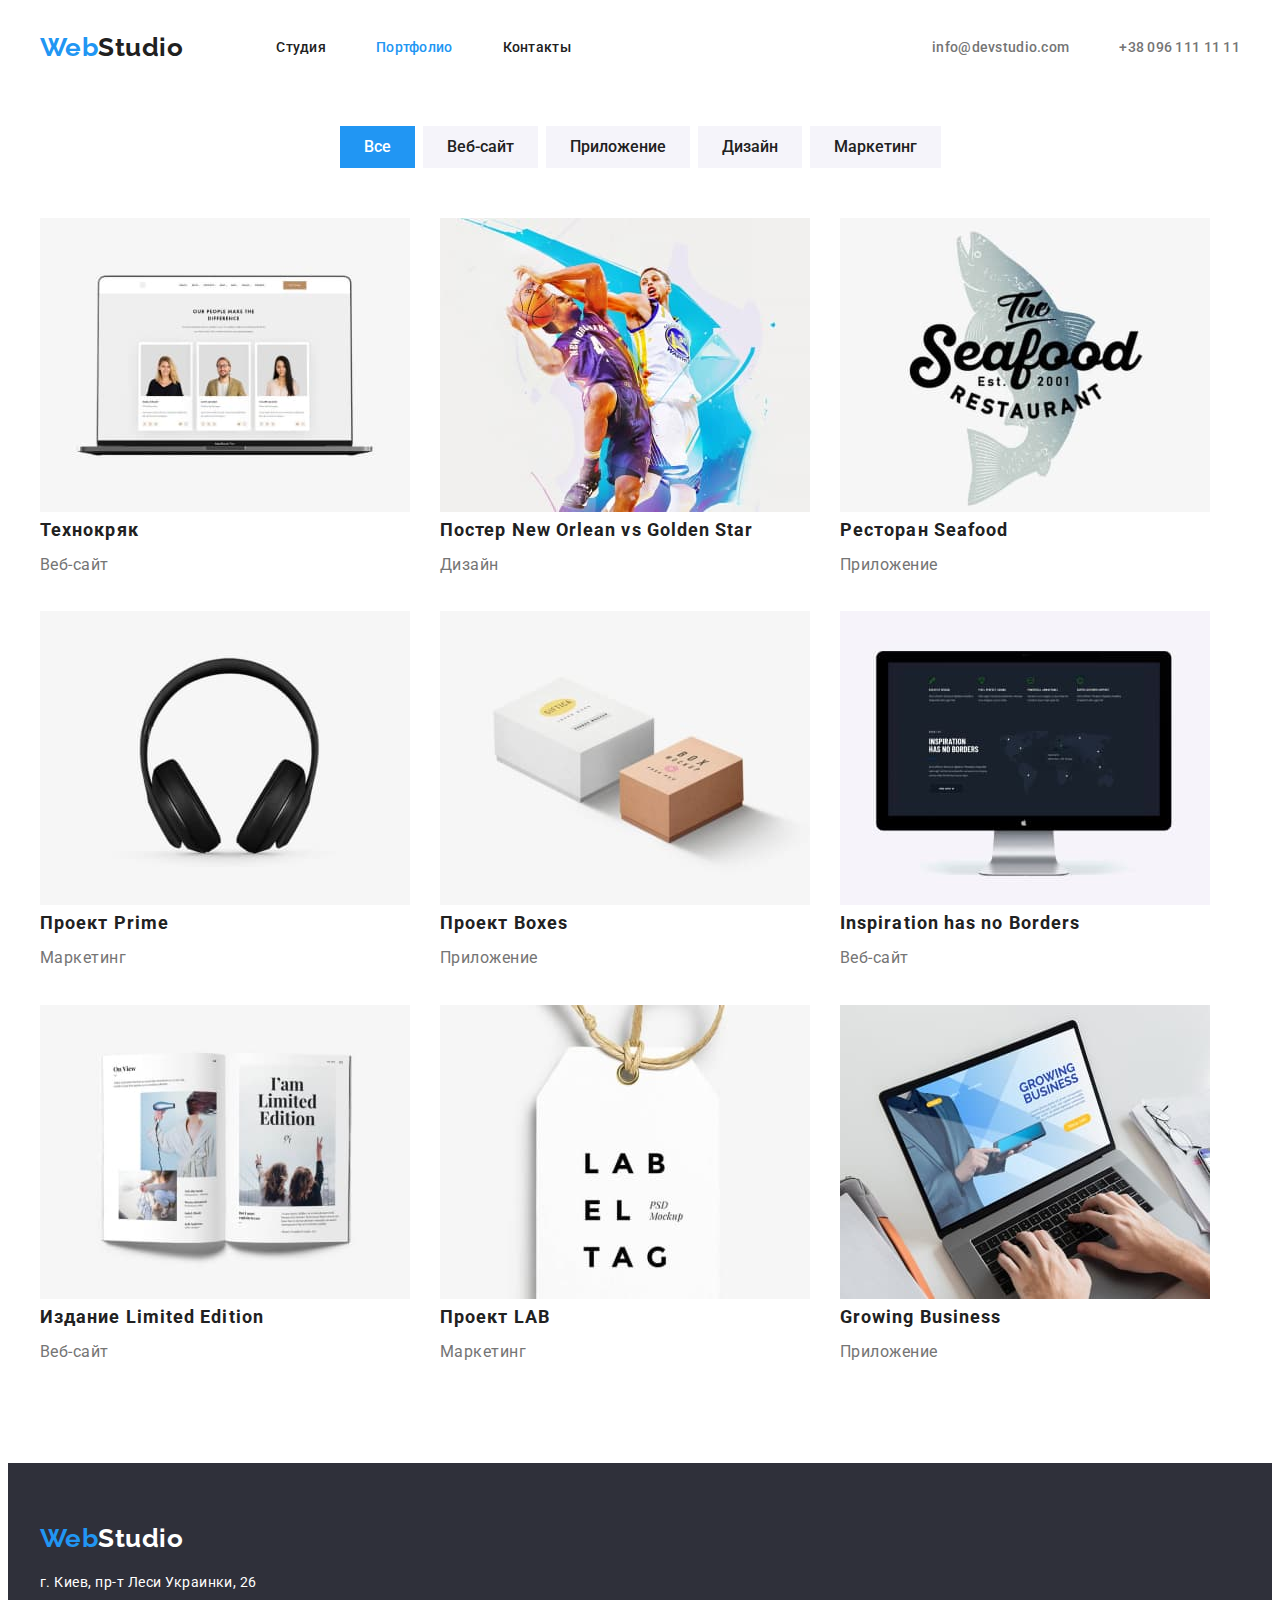
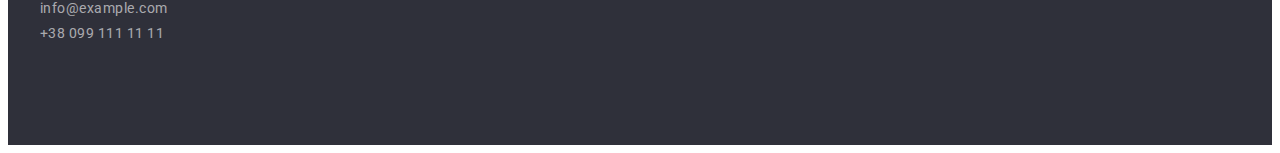
==== portfolio.html @ d93cf7dc "+" ====
<!DOCTYPE html>
<html lang="ru">

<head>
    <meta charset="UTF-8">
    <meta http-equiv="X-UA-Compatible" content="IE=edge">
    <meta name="viewport" content="width=device-width, initial-scale=1.0">
    <title>Document</title>
    <link href="https://fonts.googleapis.com/css2?family=Raleway:wght@700&family=Roboto:wght@400;500;700;900&display=swap"
        rel="stylesheet">
        <link rel="stylesheet" href="https://cdnjs.cloudflare.com/ajax/libs/modern-normalize/1.1.0/modern-normalize.min.css"
            integrity="sha512-wpPYUAdjBVSE4KJnH1VR1HeZfpl1ub8YT/NKx4PuQ5NmX2tKuGu6U/JRp5y+Y8XG2tV+wKQpNHVUX03MfMFn9Q=="
            crossorigin="anonymous" referrerpolicy="no-referrer" />
    <link rel="stylesheet" href="./css/styles.css">
</head>

<body>
    <!--шапка сайта-->
    <header class="header">
        <div class="container main-nav">
            <nav class="site-nav">
                <a href="./index.html" class="logo-header">
                    <span class="accent-logo">Web</span>Studio
                </a>
                <ul class="site-nav list">
                    <li class="item"><a href="./index.html" class="nav-link">Студия</a></li>
                    <li class="item"><a href="./portfolio.html" class="nav-link active-page">Портфолио</a></li>
                    <li class="item"><a href="" class="nav-link">Контакты</a></li>
                </ul>
            </nav>
            <ul class="info-header">
                <li class="item"><a href="mailto:info@devstudio.com" class="nav-info">info@devstudio.com</a></li>
                <li class="item"><a href="tel:+380961111111" class="nav-info">+38 096 111 11 11</a></li>
            </ul>
        </div>
    </header>

    <!-- main сайта -->
    <main>
        <!-- Портфолио -->
        <section class="section section-nopadding">
            <div class="container">
                <h1 class="portfolio-main">Портфолио</h1>
                <ul class="filter">
                    <li class="item"><button type="button" class="filter-button active-button">Все</button></li>
                    <li class="item"><button type="button" class="filter-button">Веб-сайт</button></li>
                    <li class="item"><button type="button" class="filter-button">Приложение</button></li>
                    <li class="item"><button type="button" class="filter-button">Дизайн</button></li>
                    <li class="item"><button type="button" class="filter-button">Маркетинг</button></li>
                </ul>
                <ul class="portfolio-list">
                    <li class="item">
                        <a href="">
                            <img src="./images/1.jpg" alt="список работников компании на ноутбуке" width="370">
                            <h3 class="portfolio-title">Технокряк</h3>
                            <p class="portfolio-text">Веб-сайт</p>
                        </a>
                    </li>
                    <li class="item">
                        <a href="">
                            <img src="./images/2.jpg" alt="два баскетболиста" width="370">
                            <h3 class="portfolio-title">Постер New Orlean vs Golden Star</h3>
                            <p class="portfolio-text">Дизайн</p>
                        </a>
                    </li>
                    <li class="item">
                        <a href="">
                            <img src="./images/3.jpg" alt="логотип ресторана с рыбой" width="370">
                            <h3 class="portfolio-title">Ресторан Seafood</h3>
                            <p class="portfolio-text">Приложение</p>
                        </a>
                    </li>
                    <li class="item">
                        <a href="">
                            <img src="./images/4.jpg" alt="наушники" width="370">
                            <h3 class="portfolio-title">Проект Prime</h3>
                            <p class="portfolio-text">Маркетинг</p>
                        </a>
                    </li>
                    <li class="item">
                        <a href="">
                            <img src="./images/5.jpg" alt="две коробоки" width="370">
                            <h3 class="portfolio-title">Проект Boxes</h3>
                            <p class="portfolio-text">Приложение</p>
                        </a>
                    </li>
                    <li class="item">
                        <a href="">
                            <img src="./images/6.jpg" alt="монптор с изображением сайта" width="370">
                            <h3 class="portfolio-title">Inspiration has no Borders</h3>
                            <p class="portfolio-text">Веб-сайт</p>
                        </a>
                    </li>
                    <li class="item">
                        <a href="">
                            <img src="./images/7.jpg" alt="страницы журнала">
                            <h3 class="portfolio-title">Издание Limited Edition</h3>
                            <p class="portfolio-text">Веб-сайт</p>
                        </a>
                    </li>
                    <li class="item">
                        <a href="">
                            <img src="./images/8.jpg" alt="бирка с названием компании" width="370">
                            <h3 class="portfolio-title">Проект LAB</h3>
                            <p class="portfolio-text">Маркетинг</p>
                        </a>
                    </li>
                    <li class="item">
                        <a href="">
                            <img src="./images/9.jpg" alt="руки работающие за компьютером" width="370">
                            <h3 class="portfolio-title">Growing Business</h3>
                            <p class="portfolio-text">Приложение</p>
                        </a>
                    </li>
                </ul>
                </section>
            </div>

    </main>
    <!--Футер сайта-->
    <footer class="footer-page">
        <div class="container footer-nav">
            <a href="./index.html" class="logo-footer">
                <span class="accent-logo">Web</span>Studio
            </a>
            <address class="address">
                <a href="https://goo.gl/maps/AYaL6vAWbD5dz4p6A" target="_blank" rel="noopener noreferrer"
                    class="map-link">г. Киев,
                    пр-т Леси Украинки, 26</a>
                <a href="mailto:info@example.com" class="info-footer">info@example.com</a>
                <a href="tel:+380991111111" class="info-footer">+38 099 111 11 11</a>
            </address>
        </div>
    </footer>
</body>

</html>
---- css/styles.css ----
:root {
  --primary-text-color: #212121;
  --text-color: #757575;
  --accent-text-color: rgba(255, 255, 255, 0.6);
  --accent-color: #2196f3;
  --primary-white-color: #ffffff;
  --accent-white-color: #f5f4fa;
  --bg-color: #2f303a;
  --primary-bg-color: #e5e5e5;
}

body {
  font-family: Roboto, sans-serif;
  font-weight: 500;
  letter-spacing: 0.03em;
  color: var(--primary-text-color);

  /*  background-color: aqua; */
}

ul {
  list-style: none;
  margin: 0;
  padding: 0;
}

a {
  text-decoration: none;
}

h1,
h2,
h3 {
  margin-top: 0;
  margin-bottom: 0;
}

img {
  display: block;
}

.section-title {
  margin-bottom: 50px;
  text-align: center;
  font-weight: 700;
  line-height: 1.2;
}

.container {
  width: 1200px;
  margin-left: auto;
  margin-right: auto;
  padding-left: 15px;
  padding-right: 15px;
  /*  outline: 2px solid red; */
}

.section {
  padding-top: 94px;
  padding-bottom: 94px;
}

.section-nopadding {
  padding-top: 0;
  padding-bottom: 94px;
}

/* --------Header--------- */
/* Лого */
.logo-header {
  margin-right: 93px;

  font-family: Raleway, sans-serif;
  font-weight: 700;
  font-size: 26px;
  line-height: 1.2;
  color: var(--primary-text-color);
}

.logo-footer {
  color: var(--primary-white-color);
  font-family: Raleway;
  font-weight: 700;
  font-size: 26px;
  line-height: 1.19;
}

.accent-logo {
  color: var(--accent-color);
}

/* Навигация */
.main-nav {
  display: flex;
  align-items: center;
}

.site-nav {
  display: flex;
  align-items: center;
}

.info-header {
  display: flex;
  margin-left: auto;
}

.info-header .item:not(:last-child) {
  margin-right: 50px;
}

.nav-link {
  display: block;
  padding-top: 32px;
  padding-bottom: 32px;
  font-size: 14px;
  line-height: 1.14;
  letter-spacing: 0.02em;
  color: var(--primary-text-color);
}

.nav-link:hover,
.nav-link:focus {
  color: var(--accent-color);
}

.active-page {
  color: var(--accent-color);
}

.nav-info {
  display: block;

  color: var(--text-color);
  font-size: 14px;
  line-height: 1.14;
  letter-spacing: 0.02em;
}

.nav-info:hover {
  color: var(--accent-color);
}

.site-nav .item:not(:last-child) {
  margin-right: 50px;
}

/* ------Hero-page------ */
.hero-page {
  text-align: center;
  background-color: var(--bg-color);
  padding-bottom: 200px;
}

.hero-title {
  padding-top: 200px;
  margin-bottom: 30px;

  font-weight: 900;
  font-size: 44px;
  line-height: 1.36;
  letter-spacing: 0.06em;
  text-transform: uppercase;
  color: var(--primary-white-color);
}

.hero-button {
  padding: 10px 32px;
  font-family: Roboto;
  font-weight: 700;
  font-size: 16px;
  line-height: 1.9;
  letter-spacing: 0.06em;
  color: var(--primary-white-color);
  background-color: var(--accent-color);
  cursor: pointer;
  /*   width: 200px;
  height: 50px; */
}

.hero-button:hover,
.hero-button:focus {
  background-color: #188ce8;
}

/* -----Приемущества-----*/
.feautures {
  visibility: hidden;
}

.features-list {
  display: flex;
  flex-wrap: wrap;
}

.features-list .item:not(:last-child) {
  margin-right: 30px;
}

.features-list .item {
  width: 270px;
}

.feautures-title {
  margin-bottom: 10px;

  font-weight: 700;
  font-size: 14px;
  line-height: 1.14;
  text-transform: uppercase;
}

.feautures-text {
  font-weight: 400;
  font-size: 14px;
  line-height: 1.7;
  color: var(--text-color);
}

/* ------Чем Мы Занимаемся------ */
.examples {
  display: flex;
  flex-wrap: wrap;
}

.examples .item:not(:last-child) {
  margin-right: 30px;
}

.examples-title {
  margin-bottom: 50px;
}

/* ------Наша Комнада------- */
.team-list {
  display: flex;
  flex-wrap: wrap;
}

.team-list .item {
  background-color: #fff;
}

.team-list .item:not(:last-child) {
  margin-right: 30px;
}

.our-team {
  background-color: var(--accent-white-color);
}

.team-name {
  margin-top: 30px;
  margin-bottom: 10px;
  font-weight: 500;
  font-size: 16px;
  line-height: 1.2;
  text-align: center;
}

.work-title {
  margin-bottom: 30px;

  font-weight: 400;
  font-size: 16px;
  line-height: 1.2;
  text-align: center;
  color: var(--text-color);
}

/*--------Футер сайта---------*/
.footer-nav {
  display: flex;
  flex-direction: column;
}

.logo-footer {
  margin-top: 60px;
  margin-bottom: 20px;
}

.footer-page {
  background-color: var(--bg-color);
  color: var(--primary-white-color);
  height: 282px;
}

.content {
  display: flex;
  flex-direction: column;
}

.address {
  display: flex;
  flex-direction: column;
  font-style: normal;
}

.map-link {
  margin-bottom: 9px;
  color: var(--primary-white-color);
  font-weight: 400;
  font-size: 14px;
  line-height: 1.17;
}

.info-footer {
  margin-bottom: 9px;
  color: var(--accent-text-color);
  font-weight: 400;
  font-size: 14px;
  line-height: 1.17;
}

.info-footer:hover {
  color: var(--primary-white-color);
}

/*-------Портфолио-------- */

.portfolio-main {
  visibility: hidden;
}

.filter {
  display: flex;
  justify-content: center;
  text-align: center;
  margin-top: 0;
  margin-bottom: 50px;
}

.filter .item:not(:last-child) {
  margin-right: 8px;
}

.filter-button {
  padding: 6px 22px;

  color: var(--primary-text-color);
  background-color: var(--accent-white-color);
  font-family: Roboto;
  font-weight: 500;
  font-size: 16px;
  line-height: 1.6;
  text-align: center;
  cursor: pointer;
  border-color: transparent;
}

.filter-button:hover,
.filter-button:focus {
  background-color: var(--accent-color);
  color: var(--primary-white-color);
}

.active-button {
  background-color: var(--accent-color);
  color: var(--primary-white-color);
}

.portfolio-title {
  font-weight: 700;
  font-size: 18px;
  line-height: 2;
  letter-spacing: 0.06em;
  color: var(--primary-text-color);
}

.portfolio-text {
  color: var(--text-color);
  font-weight: 400;
  font-size: 16px;
  line-height: 1.9px;
  color: var(--text-color);
}

.portfolio-list {
  display: flex;
  flex-wrap: wrap;
}

.portfolio-list .item {
  background: #ffffff;
  margin-right: 30px;
  margin-bottom: 30px;
}

.portfolio-list .item:nth-last-child(-n + 3) {
  margin-bottom: 0px;
}

.portfolio-list .item:nth-child(3n) {
  margin-right: 0px;
}
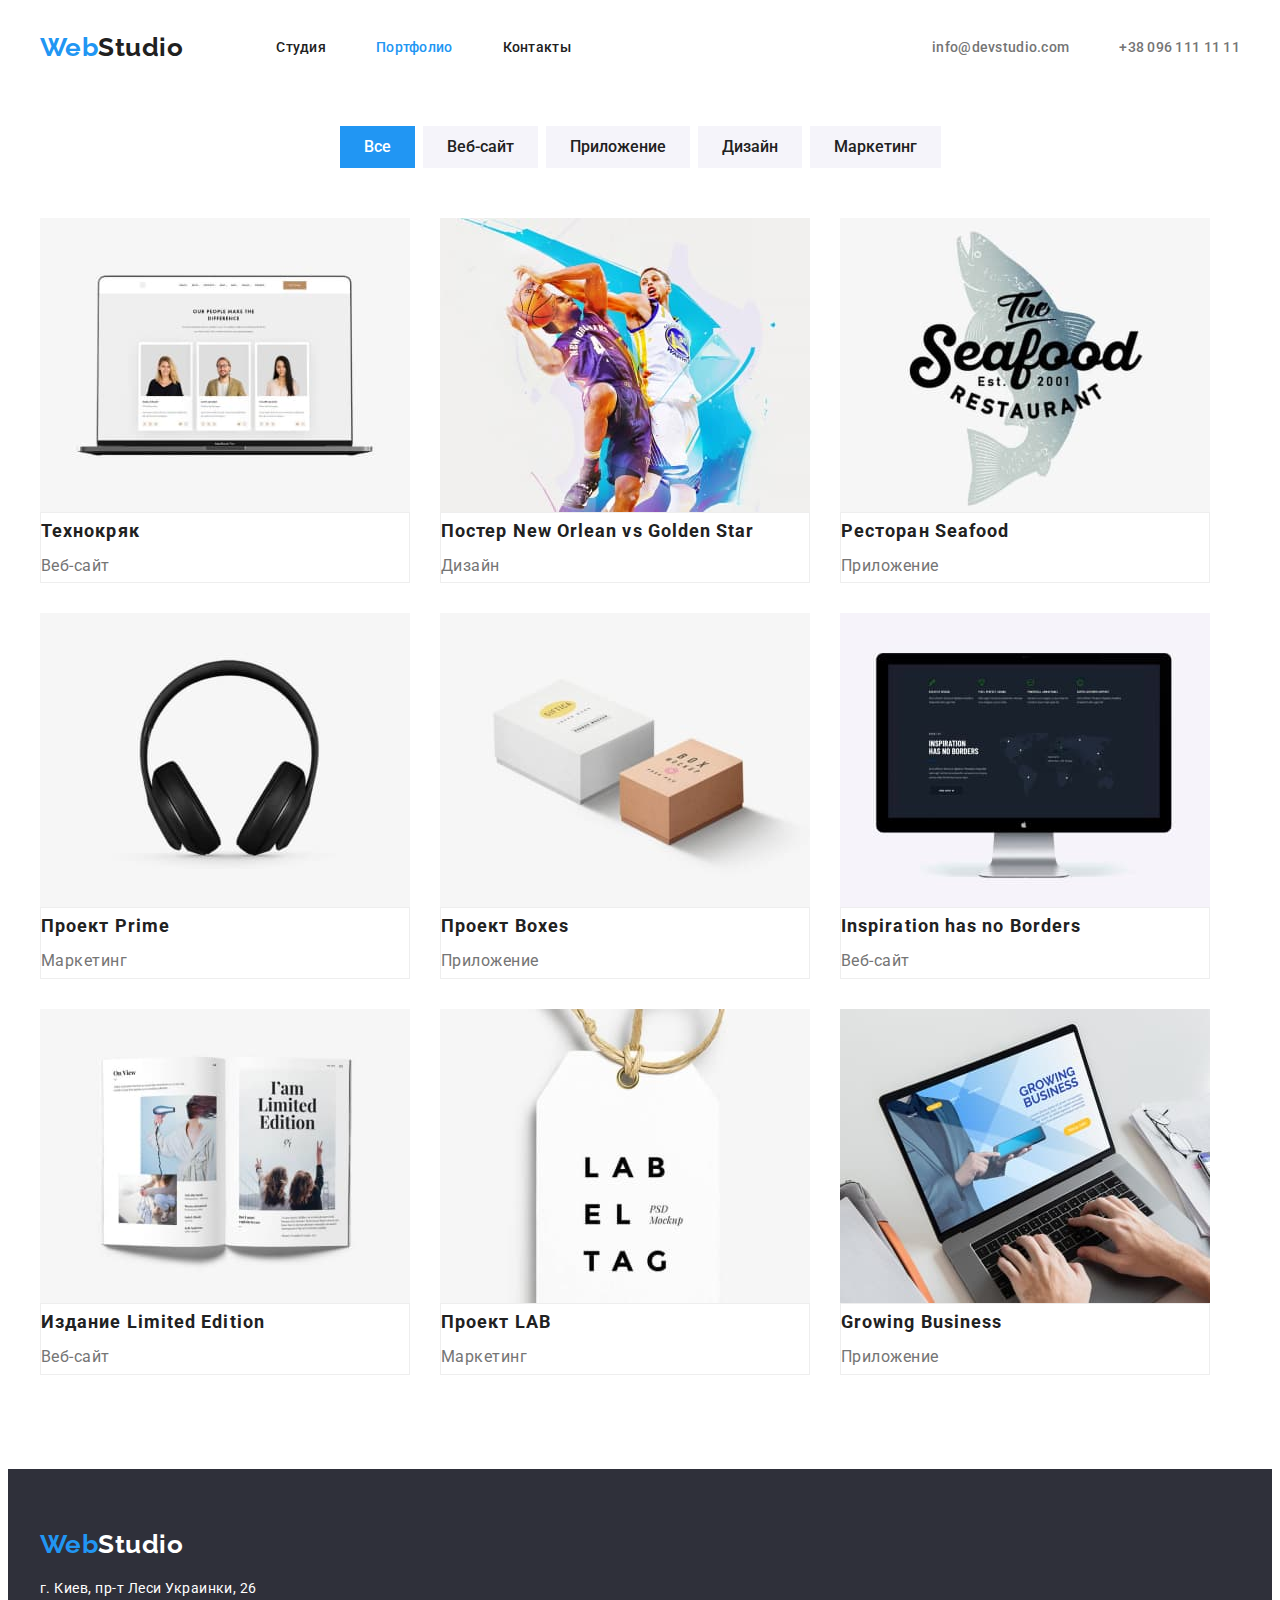
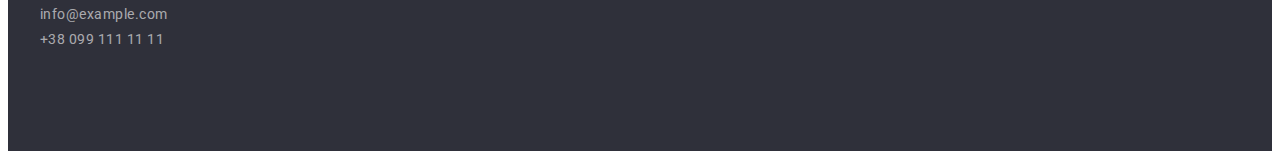
==== commit bf0c8af4: "+" ====
--- a/portfolio.html
+++ b/portfolio.html
@@ -6,11 +6,12 @@
     <meta http-equiv="X-UA-Compatible" content="IE=edge">
     <meta name="viewport" content="width=device-width, initial-scale=1.0">
     <title>Document</title>
-    <link href="https://fonts.googleapis.com/css2?family=Raleway:wght@700&family=Roboto:wght@400;500;700;900&display=swap"
+    <link
+        href="https://fonts.googleapis.com/css2?family=Raleway:wght@700&family=Roboto:wght@400;500;700;900&display=swap"
         rel="stylesheet">
-        <link rel="stylesheet" href="https://cdnjs.cloudflare.com/ajax/libs/modern-normalize/1.1.0/modern-normalize.min.css"
-            integrity="sha512-wpPYUAdjBVSE4KJnH1VR1HeZfpl1ub8YT/NKx4PuQ5NmX2tKuGu6U/JRp5y+Y8XG2tV+wKQpNHVUX03MfMFn9Q=="
-            crossorigin="anonymous" referrerpolicy="no-referrer" />
+    <link rel="stylesheet" href="https://cdnjs.cloudflare.com/ajax/libs/modern-normalize/1.1.0/modern-normalize.min.css"
+        integrity="sha512-wpPYUAdjBVSE4KJnH1VR1HeZfpl1ub8YT/NKx4PuQ5NmX2tKuGu6U/JRp5y+Y8XG2tV+wKQpNHVUX03MfMFn9Q=="
+        crossorigin="anonymous" referrerpolicy="no-referrer" />
     <link rel="stylesheet" href="./css/styles.css">
 </head>
 
@@ -52,69 +53,87 @@
                     <li class="item">
                         <a href="">
                             <img src="./images/1.jpg" alt="список работников компании на ноутбуке" width="370">
-                            <h3 class="portfolio-title">Технокряк</h3>
-                            <p class="portfolio-text">Веб-сайт</p>
+                            <div class="portfolio-box">
+                                <h3 class="portfolio-title">Технокряк</h3>
+                                <p class="portfolio-text">Веб-сайт</p>
+                            </div>
                         </a>
                     </li>
                     <li class="item">
                         <a href="">
                             <img src="./images/2.jpg" alt="два баскетболиста" width="370">
-                            <h3 class="portfolio-title">Постер New Orlean vs Golden Star</h3>
-                            <p class="portfolio-text">Дизайн</p>
+                            <div class="portfolio-box">
+                                <h3 class="portfolio-title">Постер New Orlean vs Golden Star</h3>
+                                <p class="portfolio-text">Дизайн</p>
+                            </div>
                         </a>
                     </li>
                     <li class="item">
                         <a href="">
                             <img src="./images/3.jpg" alt="логотип ресторана с рыбой" width="370">
-                            <h3 class="portfolio-title">Ресторан Seafood</h3>
-                            <p class="portfolio-text">Приложение</p>
+                            <div class="portfolio-box">
+                                <h3 class="portfolio-title">Ресторан Seafood</h3>
+                                <p class="portfolio-text">Приложение</p>
+                            </div>
                         </a>
                     </li>
                     <li class="item">
                         <a href="">
                             <img src="./images/4.jpg" alt="наушники" width="370">
-                            <h3 class="portfolio-title">Проект Prime</h3>
-                            <p class="portfolio-text">Маркетинг</p>
+                            <div class="portfolio-box">
+                                <h3 class="portfolio-title">Проект Prime</h3>
+                                <p class="portfolio-text">Маркетинг</p>
+                            </div>
                         </a>
                     </li>
                     <li class="item">
                         <a href="">
                             <img src="./images/5.jpg" alt="две коробоки" width="370">
-                            <h3 class="portfolio-title">Проект Boxes</h3>
-                            <p class="portfolio-text">Приложение</p>
+                            <div class="portfolio-box">
+                                <h3 class="portfolio-title">Проект Boxes</h3>
+                                <p class="portfolio-text">Приложение</p>
+                            </div>
                         </a>
                     </li>
                     <li class="item">
                         <a href="">
                             <img src="./images/6.jpg" alt="монптор с изображением сайта" width="370">
-                            <h3 class="portfolio-title">Inspiration has no Borders</h3>
-                            <p class="portfolio-text">Веб-сайт</p>
+                            <div class="portfolio-box">
+                                <h3 class="portfolio-title">Inspiration has no Borders</h3>
+                                <p class="portfolio-text">Веб-сайт</p>
+                            </div>
                         </a>
                     </li>
                     <li class="item">
                         <a href="">
                             <img src="./images/7.jpg" alt="страницы журнала">
-                            <h3 class="portfolio-title">Издание Limited Edition</h3>
-                            <p class="portfolio-text">Веб-сайт</p>
+                            <div class="portfolio-box">
+                                <h3 class="portfolio-title">Издание Limited Edition</h3>
+                                <p class="portfolio-text">Веб-сайт</p>
+                            </div>
                         </a>
                     </li>
                     <li class="item">
                         <a href="">
                             <img src="./images/8.jpg" alt="бирка с названием компании" width="370">
-                            <h3 class="portfolio-title">Проект LAB</h3>
-                            <p class="portfolio-text">Маркетинг</p>
+                            <div class="portfolio-box">
+                                <h3 class="portfolio-title">Проект LAB</h3>
+                                <p class="portfolio-text">Маркетинг</p>
+                            </div>
                         </a>
                     </li>
                     <li class="item">
                         <a href="">
                             <img src="./images/9.jpg" alt="руки работающие за компьютером" width="370">
-                            <h3 class="portfolio-title">Growing Business</h3>
-                            <p class="portfolio-text">Приложение</p>
+                            <div class="portfolio-box">
+                                <h3 class="portfolio-title">Growing Business</h3>
+                                <p class="portfolio-text">Приложение</p>
+                            </div>
                         </a>
                     </li>
                 </ul>
-                </section>
-            </div>
+        </section>
+        </div>
 
     </main>
     <!--Футер сайта-->
--- a/css/styles.css
+++ b/css/styles.css
@@ -239,6 +239,9 @@
 
 .team-list .item {
   background-color: #fff;
+  box-shadow: 0px 1px 3px rgba(0, 0, 0, 0.12), 0px 1px 1px rgba(0, 0, 0, 0.14),
+    0px 2px 1px rgba(0, 0, 0, 0.2);
+  border-radius: 0px 0px 4px 4px;
 }
 
 .team-list .item:not(:last-child) {
@@ -393,3 +396,14 @@
 .portfolio-list .item:nth-child(3n) {
   margin-right: 0px;
 }
+
+.portfolio-box {
+  background: #ffffff;
+  background: #ffffff;
+  border: 1px solid #eeeeee;
+}
+
+.portfolio-list .item:hover {
+  box-shadow: 0px 1px 1px rgba(0, 0, 0, 0.12),
+    0px 4px 4px rgba(104, 14, 14, 0.06), 1px 4px 6px rgba(0, 0, 0, 0.16);
+}
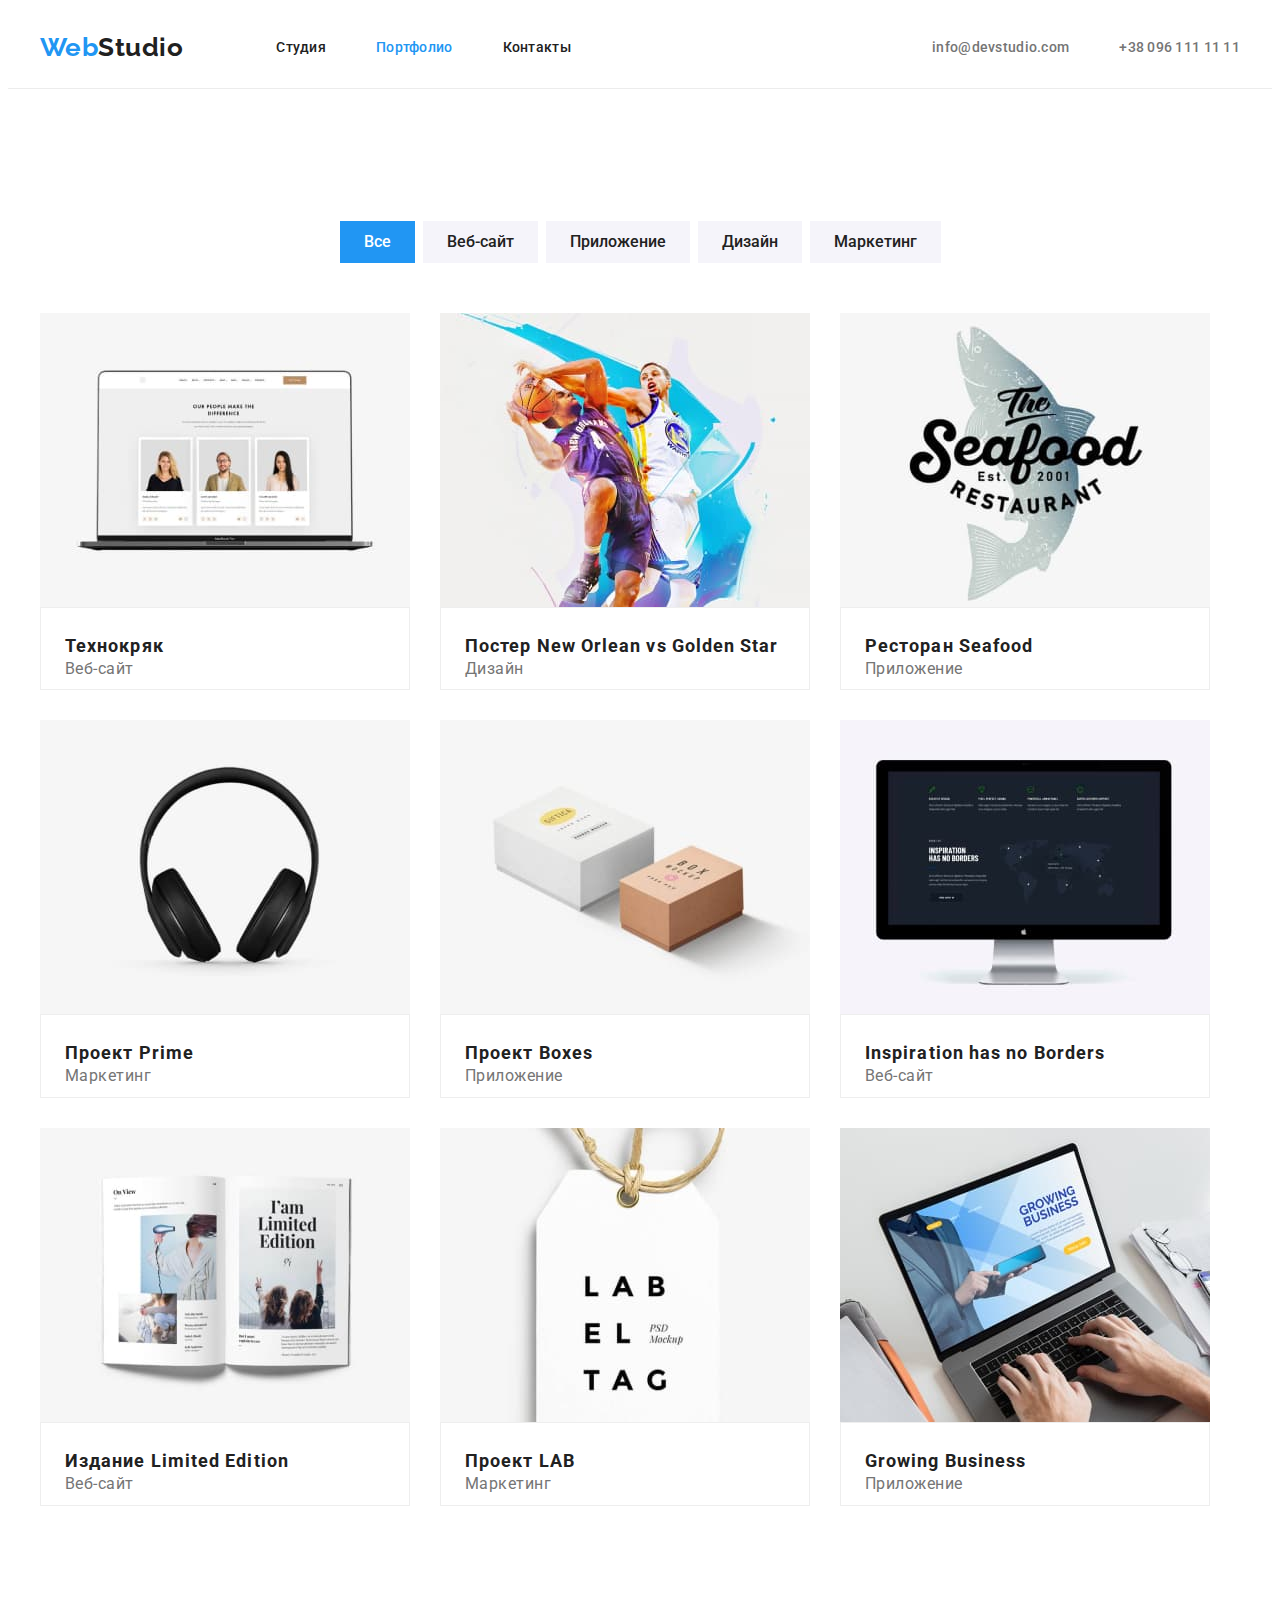
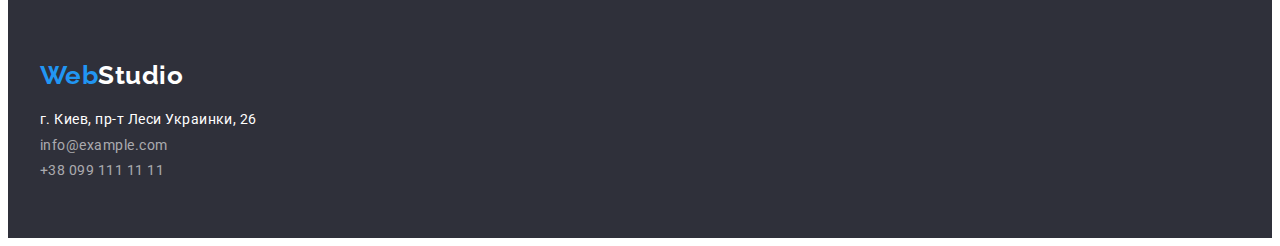
==== commit 827815b7: "+" ====
--- a/portfolio.html
+++ b/portfolio.html
@@ -39,7 +39,7 @@
     <!-- main сайта -->
     <main>
         <!-- Портфолио -->
-        <section class="section section-nopadding">
+        <section class="section">
             <div class="container">
                 <h1 class="portfolio-main">Портфолио</h1>
                 <ul class="filter">
@@ -146,8 +146,8 @@
                 <a href="https://goo.gl/maps/AYaL6vAWbD5dz4p6A" target="_blank" rel="noopener noreferrer"
                     class="map-link">г. Киев,
                     пр-т Леси Украинки, 26</a>
-                <a href="mailto:info@example.com" class="info-footer">info@example.com</a>
-                <a href="tel:+380991111111" class="info-footer">+38 099 111 11 11</a>
+                <a href="mailto:info@example.com" class="item">info@example.com</a>
+                <a href="tel:+380991111111" class="item">+38 099 111 11 11</a>
             </address>
         </div>
     </footer>
--- a/css/styles.css
+++ b/css/styles.css
@@ -14,8 +14,6 @@
   font-weight: 500;
   letter-spacing: 0.03em;
   color: var(--primary-text-color);
-
-  /*  background-color: aqua; */
 }
 
 ul {
@@ -30,7 +28,8 @@
 
 h1,
 h2,
-h3 {
+h3,
+p {
   margin-top: 0;
   margin-bottom: 0;
 }
@@ -41,9 +40,11 @@
 
 .section-title {
   margin-bottom: 50px;
-  text-align: center;
-  font-weight: 700;
-  line-height: 1.2;
+
+  font-weight: 700;
+  font-size: 36px;
+  line-height: 1.17;
+  text-align: center;
 }
 
 .container {
@@ -52,7 +53,6 @@
   margin-right: auto;
   padding-left: 15px;
   padding-right: 15px;
-  /*  outline: 2px solid red; */
 }
 
 .section {
@@ -67,6 +67,10 @@
 
 /* --------Header--------- */
 /* Лого */
+.header {
+  border-bottom: 1px solid #ececec;
+}
+
 .logo-header {
   margin-right: 93px;
 
@@ -147,13 +151,13 @@
 
 /* ------Hero-page------ */
 .hero-page {
+  padding-top: 200px;
   text-align: center;
   background-color: var(--bg-color);
   padding-bottom: 200px;
 }
 
 .hero-title {
-  padding-top: 200px;
   margin-bottom: 30px;
 
   font-weight: 900;
@@ -174,8 +178,6 @@
   color: var(--primary-white-color);
   background-color: var(--accent-color);
   cursor: pointer;
-  /*   width: 200px;
-  height: 50px; */
 }
 
 .hero-button:hover,
@@ -253,7 +255,6 @@
 }
 
 .team-name {
-  margin-top: 30px;
   margin-bottom: 10px;
   font-weight: 500;
   font-size: 16px;
@@ -262,8 +263,6 @@
 }
 
 .work-title {
-  margin-bottom: 30px;
-
   font-weight: 400;
   font-size: 16px;
   line-height: 1.2;
@@ -271,6 +270,11 @@
   color: var(--text-color);
 }
 
+.team-box {
+  padding-top: 30px;
+  padding-bottom: 30px;
+}
+
 /*--------Футер сайта---------*/
 .footer-nav {
   display: flex;
@@ -278,14 +282,14 @@
 }
 
 .logo-footer {
-  margin-top: 60px;
   margin-bottom: 20px;
 }
 
 .footer-page {
+  padding-top: 60px;
+  padding-bottom: 60px;
   background-color: var(--bg-color);
   color: var(--primary-white-color);
-  height: 282px;
 }
 
 .content {
@@ -307,16 +311,19 @@
   line-height: 1.17;
 }
 
-.info-footer {
-  margin-bottom: 9px;
+.address .item {
   color: var(--accent-text-color);
   font-weight: 400;
   font-size: 14px;
   line-height: 1.17;
 }
 
-.info-footer:hover {
-  color: var(--primary-white-color);
+.address .item:hover {
+  color: var(--primary-white-color);
+}
+
+.address .item:not(:last-child) {
+  margin-bottom: 9px;
 }
 
 /*-------Портфолио-------- */
@@ -363,6 +370,9 @@
 }
 
 .portfolio-title {
+  padding-left: 24px;
+  margin-bottom: 4px;
+
   font-weight: 700;
   font-size: 18px;
   line-height: 2;
@@ -371,6 +381,8 @@
 }
 
 .portfolio-text {
+  padding-left: 24px;
+
   color: var(--text-color);
   font-weight: 400;
   font-size: 16px;
@@ -398,6 +410,9 @@
 }
 
 .portfolio-box {
+  padding-top: 20px;
+  padding-bottom: 20px;
+
   background: #ffffff;
   background: #ffffff;
   border: 1px solid #eeeeee;
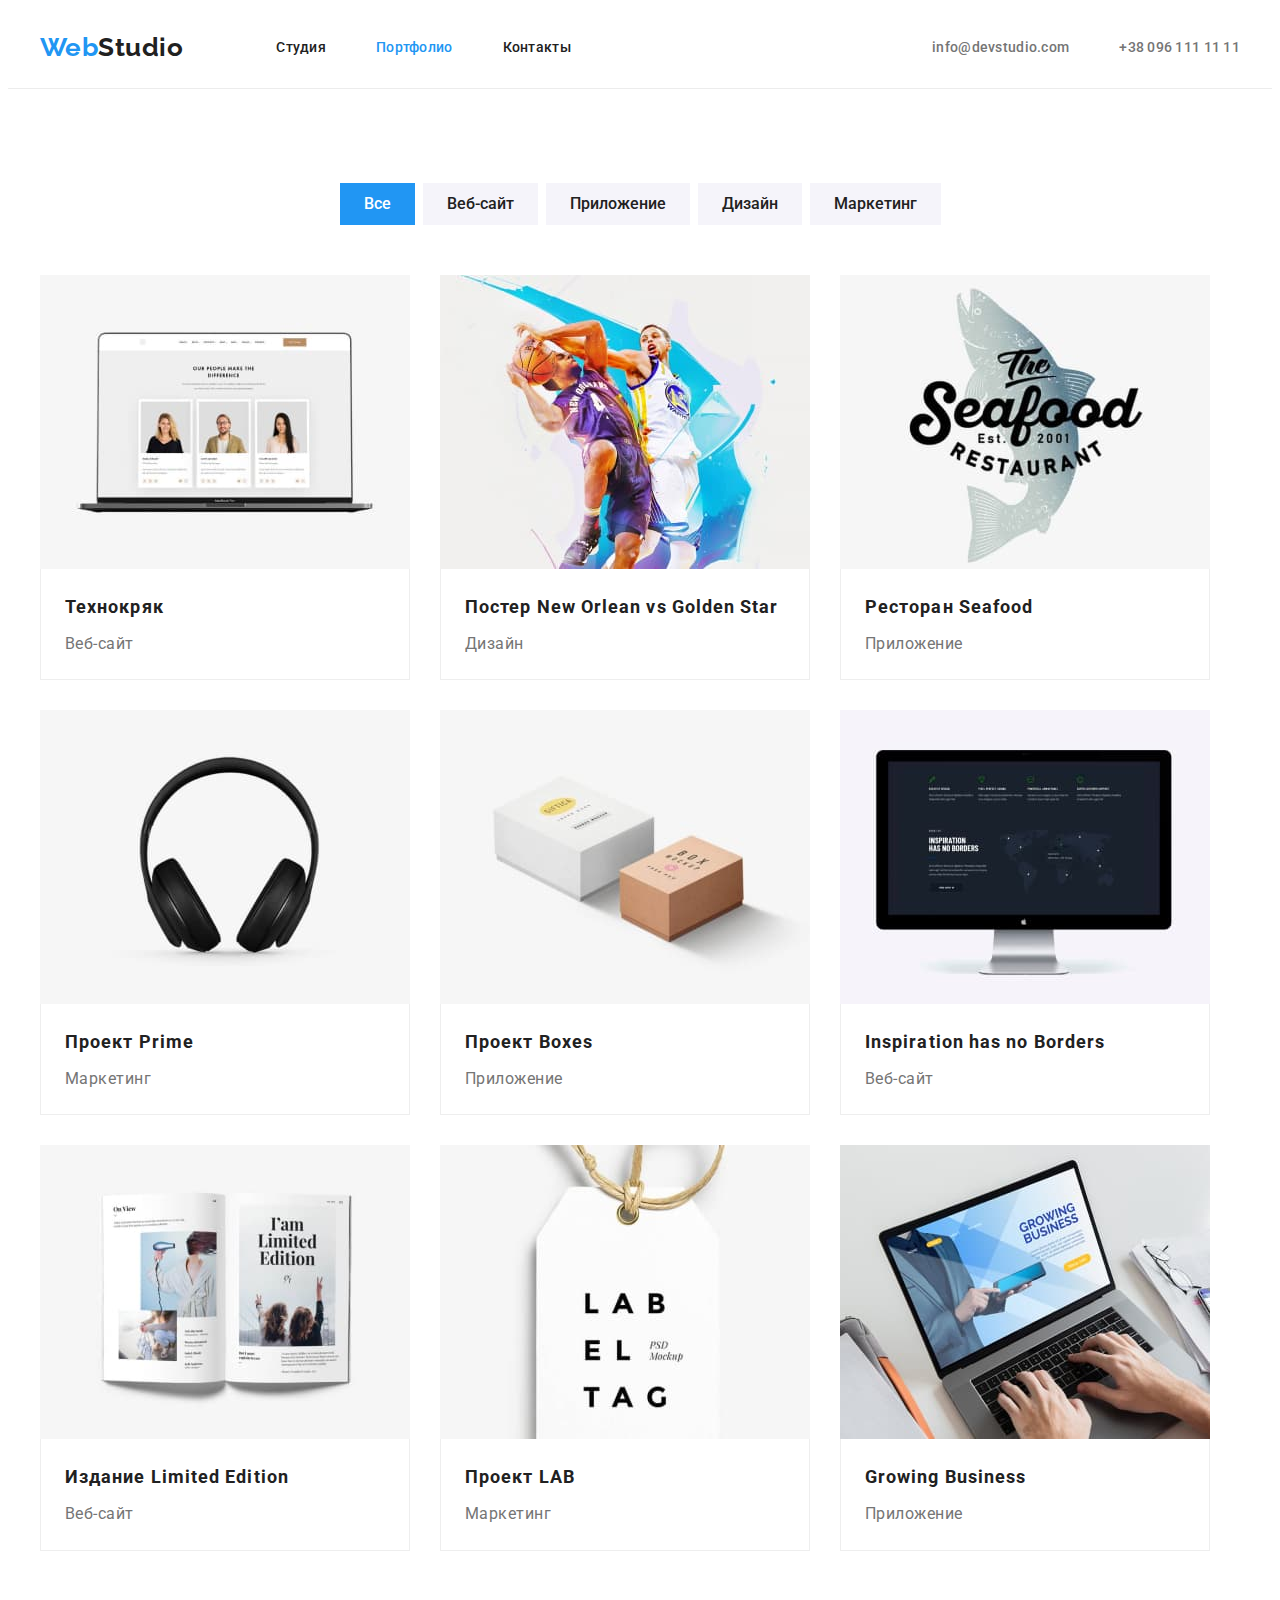
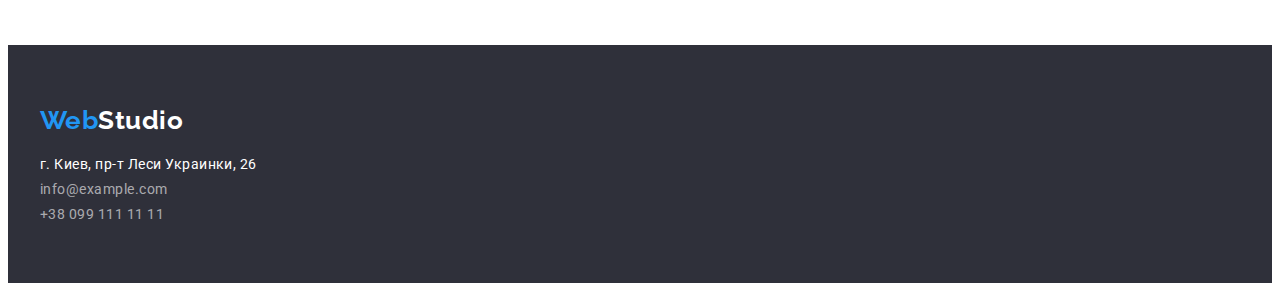
==== commit 1a0d54a5: "+" ====
--- a/portfolio.html
+++ b/portfolio.html
@@ -41,7 +41,7 @@
         <!-- Портфолио -->
         <section class="section">
             <div class="container">
-                <h1 class="portfolio-main">Портфолио</h1>
+                <h1 class="portfolio-main visually-hidden">Портфолио</h1>
                 <ul class="filter">
                     <li class="item"><button type="button" class="filter-button active-button">Все</button></li>
                     <li class="item"><button type="button" class="filter-button">Веб-сайт</button></li>
--- a/css/styles.css
+++ b/css/styles.css
@@ -34,6 +34,14 @@
   margin-bottom: 0;
 }
 
+.visually-hidden {
+  position: absolute;
+  clip: rect(0 0 0 0);
+  width: 1px;
+  height: 1px;
+  margin: -1px;
+}
+
 img {
   display: block;
 }
@@ -186,10 +194,6 @@
 }
 
 /* -----Приемущества-----*/
-.feautures {
-  visibility: hidden;
-}
-
 .features-list {
   display: flex;
   flex-wrap: wrap;
@@ -327,11 +331,6 @@
 }
 
 /*-------Портфолио-------- */
-
-.portfolio-main {
-  visibility: hidden;
-}
-
 .filter {
   display: flex;
   justify-content: center;
@@ -370,7 +369,6 @@
 }
 
 .portfolio-title {
-  padding-left: 24px;
   margin-bottom: 4px;
 
   font-weight: 700;
@@ -381,12 +379,10 @@
 }
 
 .portfolio-text {
-  padding-left: 24px;
-
   color: var(--text-color);
   font-weight: 400;
   font-size: 16px;
-  line-height: 1.9px;
+  line-height: 1.9;
   color: var(--text-color);
 }
 
@@ -412,10 +408,11 @@
 .portfolio-box {
   padding-top: 20px;
   padding-bottom: 20px;
-
-  background: #ffffff;
+  padding-left: 24px;
+
   background: #ffffff;
   border: 1px solid #eeeeee;
+  border-top: none;
 }
 
 .portfolio-list .item:hover {
